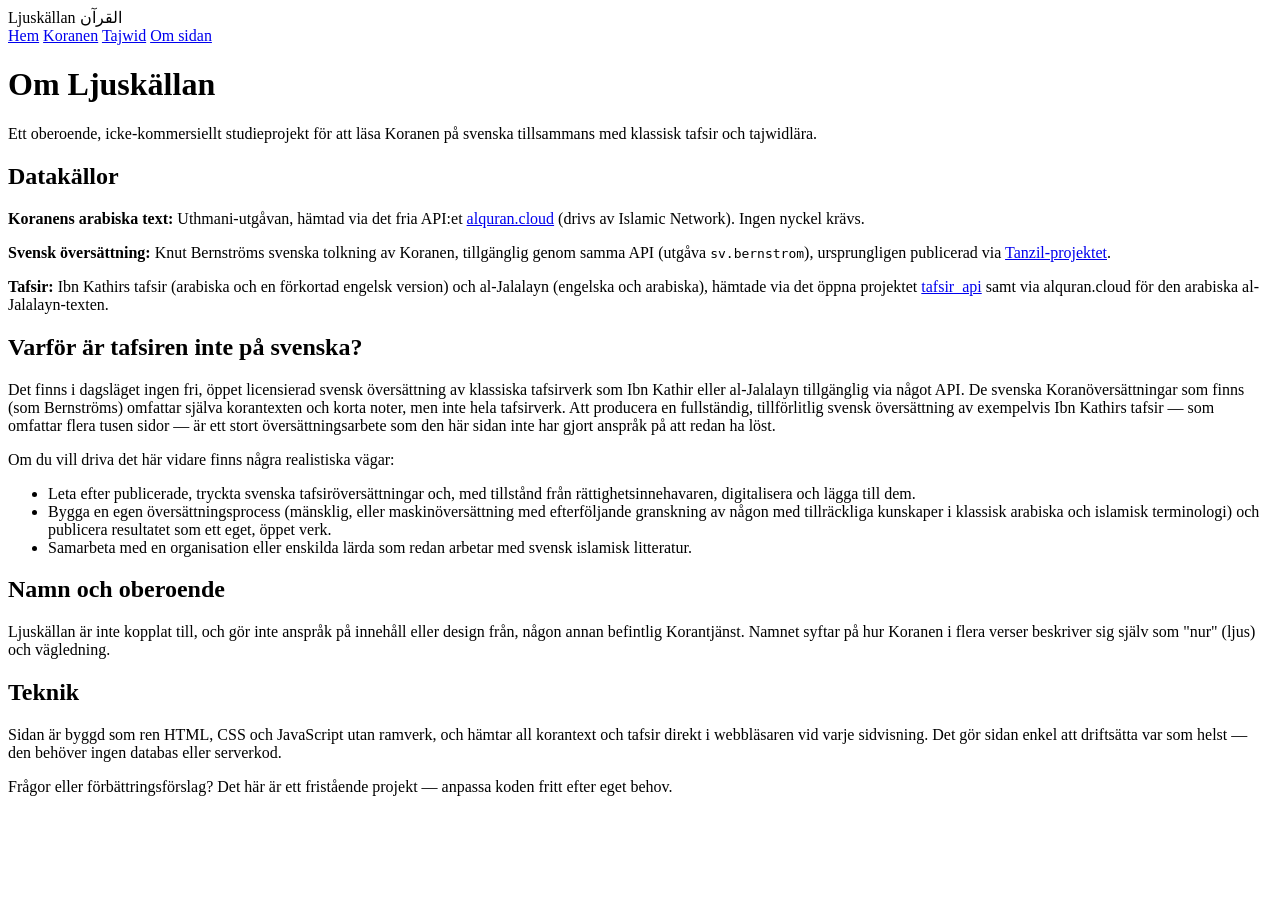
==== om.html @ e898deb9 "Add files via upload" ====
<!DOCTYPE html>
<html lang="sv">
<head>
<meta charset="UTF-8">
<meta name="viewport" content="width=device-width, initial-scale=1">
<title>Om sidan | Ljuskällan</title>
<link rel="icon" href="data:,">
<link rel="stylesheet" href="css/style.css">
</head>
<body>

<header class="site-header">
  <div class="header-inner">
    <div class="site-name">Ljuskällan <span class="arabic">القرآن</span></div>
    <nav class="main-nav">
      <a href="index.html">Hem</a>
      <a href="quran.html">Koranen</a>
      <a href="tajwid.html">Tajwid</a>
      <a href="om.html" class="current">Om sidan</a>
    </nav>
  </div>
</header>

<main>
  <h1>Om Ljuskällan</h1>
  <p class="lede">Ett oberoende, icke-kommersiellt studieprojekt för att läsa Koranen på svenska tillsammans med klassisk tafsir och tajwidlära.</p>

  <h2>Datakällor</h2>
  <p><strong>Koranens arabiska text:</strong> Uthmani-utgåvan, hämtad via det fria API:et <a href="https://alquran.cloud/api" target="_blank" rel="noopener">alquran.cloud</a> (drivs av Islamic Network). Ingen nyckel krävs.</p>
  <p><strong>Svensk översättning:</strong> Knut Bernströms svenska tolkning av Koranen, tillgänglig genom samma API (utgåva <code>sv.bernstrom</code>), ursprungligen publicerad via <a href="https://tanzil.net/trans/sv.bernstrom" target="_blank" rel="noopener">Tanzil-projektet</a>.</p>
  <p><strong>Tafsir:</strong> Ibn Kathirs tafsir (arabiska och en förkortad engelsk version) och al-Jalalayn (engelska och arabiska), hämtade via det öppna projektet <a href="https://github.com/spa5k/tafsir_api" target="_blank" rel="noopener">tafsir_api</a> samt via alquran.cloud för den arabiska al-Jalalayn-texten.</p>

  <h2>Varför är tafsiren inte på svenska?</h2>
  <p>Det finns i dagsläget ingen fri, öppet licensierad svensk översättning av klassiska tafsirverk som Ibn Kathir eller al-Jalalayn tillgänglig via något API. De svenska Koranöversättningar som finns (som Bernströms) omfattar själva korantexten och korta noter, men inte hela tafsirverk. Att producera en fullständig, tillförlitlig svensk översättning av exempelvis Ibn Kathirs tafsir — som omfattar flera tusen sidor — är ett stort översättningsarbete som den här sidan inte har gjort anspråk på att redan ha löst.</p>
  <p>Om du vill driva det här vidare finns några realistiska vägar:</p>
  <ul>
    <li>Leta efter publicerade, tryckta svenska tafsiröversättningar och, med tillstånd från rättighetsinnehavaren, digitalisera och lägga till dem.</li>
    <li>Bygga en egen översättningsprocess (mänsklig, eller maskinöversättning med efterföljande granskning av någon med tillräckliga kunskaper i klassisk arabiska och islamisk terminologi) och publicera resultatet som ett eget, öppet verk.</li>
    <li>Samarbeta med en organisation eller enskilda lärda som redan arbetar med svensk islamisk litteratur.</li>
  </ul>

  <h2>Namn och oberoende</h2>
  <p>Ljuskällan är inte kopplat till, och gör inte anspråk på innehåll eller design från, någon annan befintlig Korantjänst. Namnet syftar på hur Koranen i flera verser beskriver sig själv som "nur" (ljus) och vägledning.</p>

  <h2>Teknik</h2>
  <p>Sidan är byggd som ren HTML, CSS och JavaScript utan ramverk, och hämtar all korantext och tafsir direkt i webbläsaren vid varje sidvisning. Det gör sidan enkel att driftsätta var som helst — den behöver ingen databas eller serverkod.</p>
</main>

<footer>
  <p>Frågor eller förbättringsförslag? Det här är ett fristående projekt — anpassa koden fritt efter eget behov.</p>
</footer>

</body>
</html>
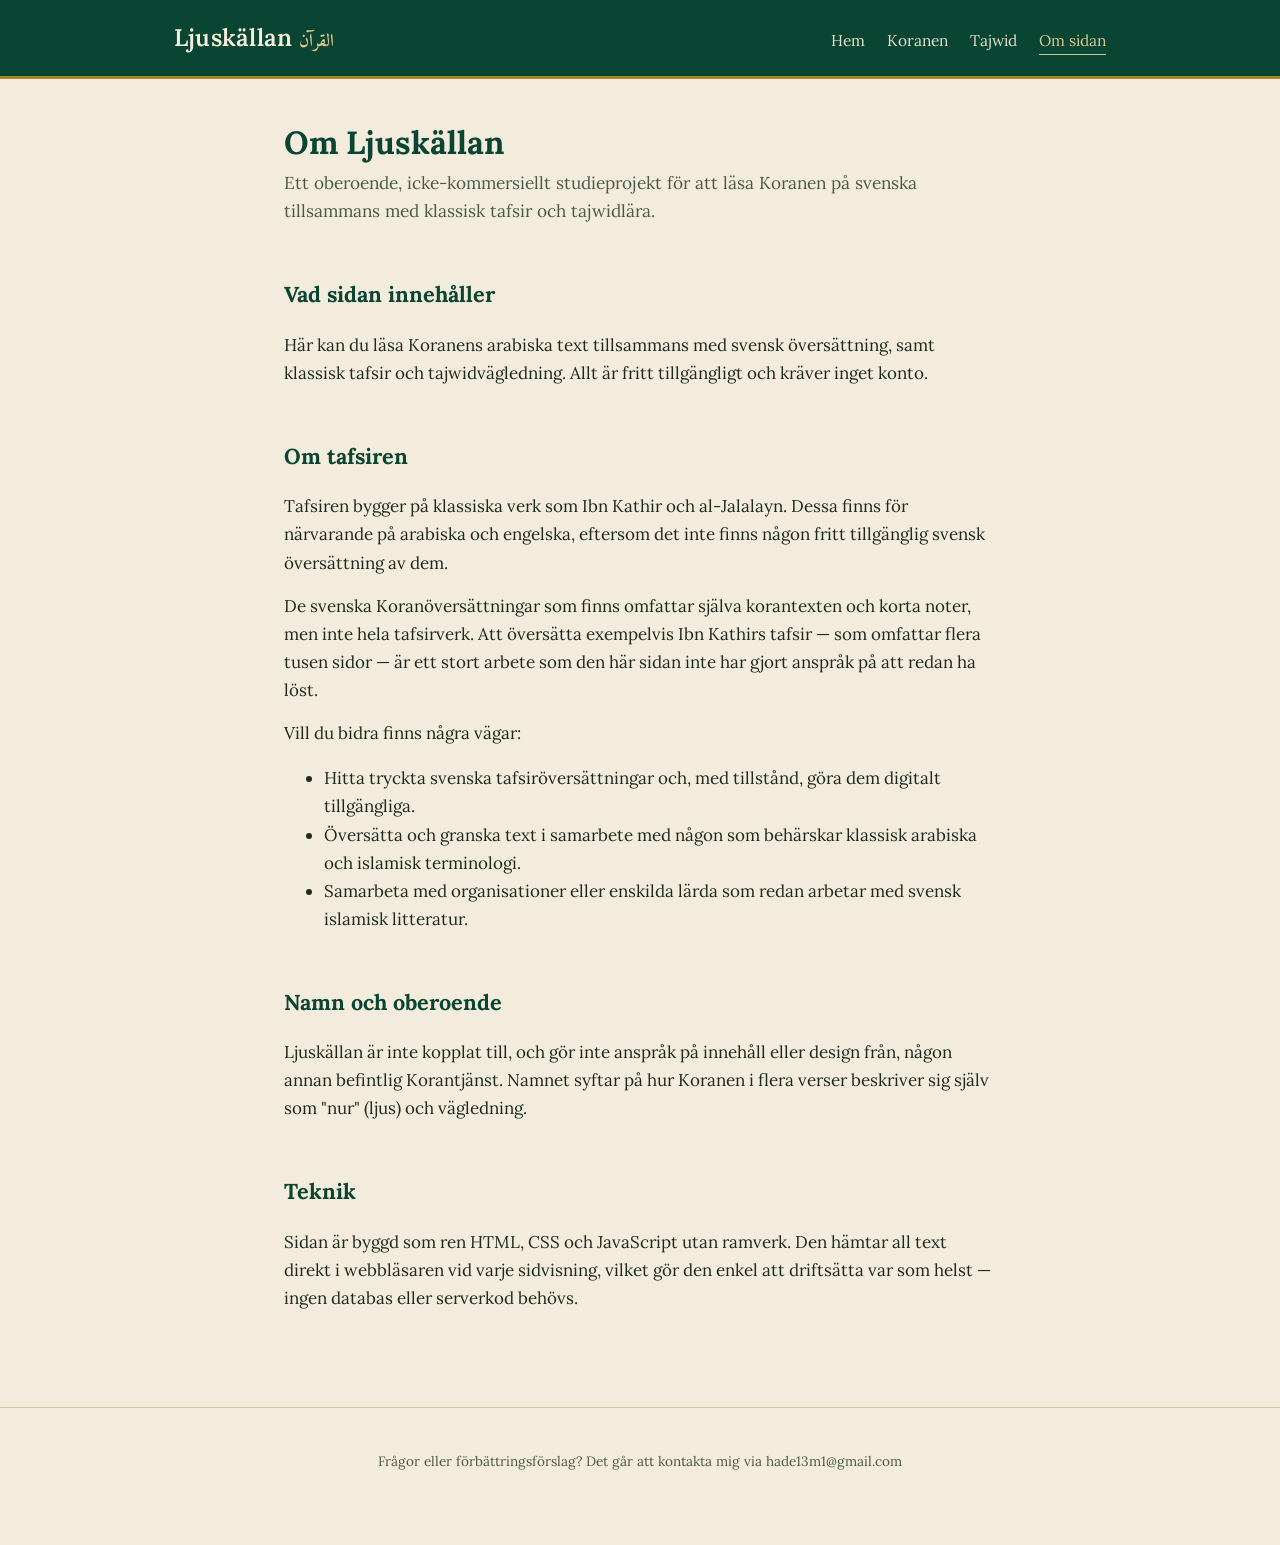
==== commit 0b112abf: "Update om.html" ====
--- a/om.html
+++ b/om.html
@@ -25,29 +25,28 @@
   <h1>Om Ljuskällan</h1>
   <p class="lede">Ett oberoende, icke-kommersiellt studieprojekt för att läsa Koranen på svenska tillsammans med klassisk tafsir och tajwidlära.</p>
 
-  <h2>Datakällor</h2>
-  <p><strong>Koranens arabiska text:</strong> Uthmani-utgåvan, hämtad via det fria API:et <a href="https://alquran.cloud/api" target="_blank" rel="noopener">alquran.cloud</a> (drivs av Islamic Network). Ingen nyckel krävs.</p>
-  <p><strong>Svensk översättning:</strong> Knut Bernströms svenska tolkning av Koranen, tillgänglig genom samma API (utgåva <code>sv.bernstrom</code>), ursprungligen publicerad via <a href="https://tanzil.net/trans/sv.bernstrom" target="_blank" rel="noopener">Tanzil-projektet</a>.</p>
-  <p><strong>Tafsir:</strong> Ibn Kathirs tafsir (arabiska och en förkortad engelsk version) och al-Jalalayn (engelska och arabiska), hämtade via det öppna projektet <a href="https://github.com/spa5k/tafsir_api" target="_blank" rel="noopener">tafsir_api</a> samt via alquran.cloud för den arabiska al-Jalalayn-texten.</p>
+  <h2>Vad sidan innehåller</h2>
+  <p>Här kan du läsa Koranens arabiska text tillsammans med svensk översättning, samt klassisk tafsir och tajwidvägledning. Allt är fritt tillgängligt och kräver inget konto.</p>
 
-  <h2>Varför är tafsiren inte på svenska?</h2>
-  <p>Det finns i dagsläget ingen fri, öppet licensierad svensk översättning av klassiska tafsirverk som Ibn Kathir eller al-Jalalayn tillgänglig via något API. De svenska Koranöversättningar som finns (som Bernströms) omfattar själva korantexten och korta noter, men inte hela tafsirverk. Att producera en fullständig, tillförlitlig svensk översättning av exempelvis Ibn Kathirs tafsir — som omfattar flera tusen sidor — är ett stort översättningsarbete som den här sidan inte har gjort anspråk på att redan ha löst.</p>
-  <p>Om du vill driva det här vidare finns några realistiska vägar:</p>
+  <h2>Om tafsiren</h2>
+  <p>Tafsiren bygger på klassiska verk som Ibn Kathir och al-Jalalayn. Dessa finns för närvarande på arabiska och engelska, eftersom det inte finns någon fritt tillgänglig svensk översättning av dem.</p>
+  <p>De svenska Koranöversättningar som finns omfattar själva korantexten och korta noter, men inte hela tafsirverk. Att översätta exempelvis Ibn Kathirs tafsir — som omfattar flera tusen sidor — är ett stort arbete som den här sidan inte har gjort anspråk på att redan ha löst.</p>
+  <p>Vill du bidra finns några vägar:</p>
   <ul>
-    <li>Leta efter publicerade, tryckta svenska tafsiröversättningar och, med tillstånd från rättighetsinnehavaren, digitalisera och lägga till dem.</li>
-    <li>Bygga en egen översättningsprocess (mänsklig, eller maskinöversättning med efterföljande granskning av någon med tillräckliga kunskaper i klassisk arabiska och islamisk terminologi) och publicera resultatet som ett eget, öppet verk.</li>
-    <li>Samarbeta med en organisation eller enskilda lärda som redan arbetar med svensk islamisk litteratur.</li>
+    <li>Hitta tryckta svenska tafsiröversättningar och, med tillstånd, göra dem digitalt tillgängliga.</li>
+    <li>Översätta och granska text i samarbete med någon som behärskar klassisk arabiska och islamisk terminologi.</li>
+    <li>Samarbeta med organisationer eller enskilda lärda som redan arbetar med svensk islamisk litteratur.</li>
   </ul>
 
   <h2>Namn och oberoende</h2>
   <p>Ljuskällan är inte kopplat till, och gör inte anspråk på innehåll eller design från, någon annan befintlig Korantjänst. Namnet syftar på hur Koranen i flera verser beskriver sig själv som "nur" (ljus) och vägledning.</p>
 
   <h2>Teknik</h2>
-  <p>Sidan är byggd som ren HTML, CSS och JavaScript utan ramverk, och hämtar all korantext och tafsir direkt i webbläsaren vid varje sidvisning. Det gör sidan enkel att driftsätta var som helst — den behöver ingen databas eller serverkod.</p>
+  <p>Sidan är byggd som ren HTML, CSS och JavaScript utan ramverk. Den hämtar all text direkt i webbläsaren vid varje sidvisning, vilket gör den enkel att driftsätta var som helst — ingen databas eller serverkod behövs.</p>
 </main>
 
 <footer>
-  <p>Frågor eller förbättringsförslag? Det här är ett fristående projekt — anpassa koden fritt efter eget behov.</p>
+  <p>Frågor eller förbättringsförslag? Det går att kontakta mig via hade13m1@gmail.com </p>
 </footer>
 
 </body>
--- a/css/style.css
+++ b/css/style.css
@@ -0,0 +1,1976 @@
+@import url('https://fonts.googleapis.com/css2?family=Amiri:ital,wght@0,400;0,700;1,400&family=Lora:ital,wght@0,400;0,500;0,600;1,400&display=swap');
+
+:root{
+  --paper: #F3ECDC;
+  --paper-card: #FBF7EC;
+  --ink: #1E2A1F;
+  --ink-soft: #4B5A48;
+  --emerald: #0E5C45;
+  --emerald-dark: #0A4433;
+  --gold: #A9822E;
+  --gold-soft: #D9C78E;
+  --rule: #D8C9A0;
+  --max-w: 760px;
+  --arabic-scale: 1;
+}
+
+*{ box-sizing: border-box; }
+
+html{ scroll-behavior: smooth; }
+
+body{
+  margin: 0;
+  background: var(--paper);
+  color: var(--ink);
+  font-family: 'Lora', serif;
+  font-size: 17px;
+  line-height: 1.65;
+  transition: background 0.2s ease, color 0.2s ease;
+}
+
+.arabic{
+  font-family: 'Amiri', serif;
+  direction: rtl;
+  unicode-bidi: isolate;
+}
+
+a{ color: var(--emerald-dark); text-decoration: none; }
+a:hover{ text-decoration: underline; }
+a:focus-visible, button:focus-visible, input:focus-visible{
+  outline: 2px solid var(--emerald);
+  outline-offset: 2px;
+}
+
+/* Header */
+.site-header{
+  background: var(--emerald-dark);
+  border-bottom: 3px solid var(--gold);
+  color: var(--paper-card);
+}
+.header-inner{
+  max-width: 980px;
+  margin: 0 auto;
+  padding: 18px 24px;
+  display: flex;
+  align-items: baseline;
+  justify-content: space-between;
+  flex-wrap: wrap;
+  gap: 10px 24px;
+}
+.site-name{
+  font-size: 1.5rem;
+  font-weight: 600;
+  color: #F6EFDC;
+  letter-spacing: 0.01em;
+}
+.site-name .arabic{ font-size: 1.1rem; color: var(--gold-soft); margin-inline-start: 10px; }
+.main-nav{ display: flex; gap: 22px; flex-wrap: wrap; }
+.main-nav a{ color: #E7E0CC; font-size: 0.97rem; }
+.main-nav a:hover{ color: #fff; }
+.main-nav a.current{ color: var(--gold-soft); border-bottom: 1px solid var(--gold-soft); }
+
+/* Layout */
+main{
+  max-width: var(--max-w);
+  margin: 0 auto;
+  padding: 44px 24px 80px;
+}
+.wide main{ max-width: 980px; }
+
+h1{
+  font-size: 2rem;
+  line-height: 1.25;
+  margin: 0 0 6px;
+  color: var(--emerald-dark);
+}
+h2{ font-size: 1.35rem; color: var(--emerald-dark); margin-top: 2.4em; }
+h3{ font-size: 1.1rem; color: var(--ink); }
+p{ margin: 0.9em 0; }
+.lede{ color: var(--ink-soft); font-size: 1.08rem; margin-top: 0; }
+
+.framed{
+  border-top: 1px solid var(--rule);
+  border-bottom: 1px solid var(--rule);
+  padding: 28px 0;
+}
+
+/* Hero (generic) */
+.hero{
+  background: linear-gradient(180deg, var(--emerald-dark), var(--emerald));
+  color: #F6EFDC;
+  padding: 64px 24px 56px;
+  text-align: center;
+}
+.hero .bismillah{
+  font-family: 'Amiri', serif;
+  font-size: 2.3rem;
+  color: var(--gold-soft);
+  margin: 0 0 18px;
+  direction: rtl;
+}
+.hero h1{ color: #fff; font-size: 2.3rem; }
+.hero p{ color: #D9E4DC; max-width: 560px; margin: 14px auto 0; }
+
+.card-grid{
+  display: grid;
+  grid-template-columns: repeat(auto-fit, minmax(220px, 1fr));
+  gap: 18px;
+  margin: 34px 0;
+}
+.card{
+  background: var(--paper-card);
+  border: 1px solid var(--rule);
+  padding: 22px;
+}
+.card h3{ margin-top: 0; }
+.card p{ color: var(--ink-soft); font-size: 0.97rem; }
+
+/* ---------- Surah index ---------- */
+.surah-list{ list-style: none; margin: 0; padding: 0; }
+
+.surah-row{
+  display: block;
+  padding: 0;
+  margin-bottom: 18px;
+  border: 1px solid var(--rule);
+  background: var(--paper-card);
+  overflow: hidden;
+}
+.surah-row:hover{ border-color: var(--gold); }
+
+.sura-h{
+  display: flex;
+  align-items: center;
+  justify-content: space-between;
+  gap: 12px;
+  padding: 10px 16px;
+  background: var(--paper-card);
+  border-bottom: 1px solid var(--rule);
+  color: var(--emerald-dark);
+  font-family: 'Amiri', serif;
+  font-size: 1.25rem;
+  direction: rtl;
+  text-decoration: none;
+}
+.sura-h:hover{
+  background: rgba(14,92,69,0.05);
+  text-decoration: none;
+}
+.sura-h .orn{
+  width: 26px;
+  height: 26px;
+  flex: none;
+}
+.sura-h span{
+  flex: 1;
+  text-align: center;
+  line-height: 1.5;
+}
+
+.surah-row{
+  display: grid;
+  grid-template-columns: 2.4em 1fr auto;
+  grid-template-areas:
+    "head head head"
+    "num  name meta";
+  align-items: center;
+  gap: 0 14px;
+  padding: 0;
+}
+.surah-row > .sura-h{ grid-area: head; }
+.surah-row > .surah-num{ grid-area: num; margin: 14px 0 14px 14px; }
+.surah-row > .surah-names{ grid-area: name; padding: 14px 0; }
+.surah-row > .surah-meta{ grid-area: meta; padding-right: 16px; }
+.surah-row > .surah-ar{ display: none; }
+
+.surah-num{
+  width: 2em; height: 2em;
+  border: 1px solid var(--gold);
+  border-radius: 50%;
+  display: flex; align-items: center; justify-content: center;
+  font-size: 0.85rem; color: var(--emerald-dark);
+}
+.surah-names{ display: flex; flex-direction: column; }
+.surah-names .translit{ font-weight: 500; }
+.surah-names .swedish{ color: var(--ink-soft); font-size: 0.92rem; }
+.surah-meta{ font-size: 0.85rem; color: var(--ink-soft); white-space: nowrap; }
+
+/* Ayah block */
+.ayah{
+  display: grid;
+  grid-template-columns: 2.6em 1fr;
+  gap: 16px;
+  padding: 24px 0;
+  border-bottom: 1px solid var(--rule);
+  align-items: start;
+}
+.ayah-badge{
+  width: 2.2em; height: 2.2em;
+  border: 1px solid var(--gold);
+  border-radius: 50%;
+  display: flex; align-items: center; justify-content: center;
+  font-size: 0.85rem; color: var(--emerald-dark);
+  align-self: start;
+}
+.ayah-body{ min-width: 0; }
+.ayah-ar{
+  font-family: 'Amiri', serif;
+  font-size: calc(1.55rem * var(--arabic-scale));
+  direction: rtl;
+  unicode-bidi: isolate;
+  line-height: 2.1;
+  margin-bottom: 8px;
+  word-spacing: 0.08em;
+  text-align: right;
+}
+.ayah-sv{ color: var(--ink); }
+.ayah-link{
+  font-size: 0.85rem;
+  color: var(--ink-soft);
+  border-bottom: 1px dashed var(--rule);
+  padding-bottom: 1px;
+  transition: color 0.12s, border-color 0.12s;
+}
+.ayah-link:hover{
+  color: var(--emerald-dark);
+  border-bottom-color: var(--emerald-dark);
+  text-decoration: none;
+}
+
+.basmala{
+  font-family: 'Amiri', serif;
+  font-size: calc(1.7rem * var(--arabic-scale));
+  text-align: center;
+  color: var(--emerald-dark);
+  padding: 18px 0 26px;
+  margin-bottom: 10px;
+  border-bottom: 1px solid var(--rule);
+}
+
+/* ---------- Verse header (tafsir page) ---------- */
+#verse{
+  background: var(--paper-card);
+  border: 1px solid var(--rule);
+  border-top: 3px solid var(--gold);
+  padding: 26px 26px 22px;
+  margin-bottom: 28px;
+}
+#verse h1{
+  font-size: 1.55rem;
+  margin: 0 0 12px;
+  color: var(--emerald-dark);
+}
+#verse .ayah-ar{
+  font-family: 'Amiri', serif;
+  font-size: calc(2rem * var(--arabic-scale));
+  line-height: 2.4;
+  direction: rtl;
+  unicode-bidi: isolate;
+  text-align: right;
+  color: var(--ink);
+  margin: 14px 0 12px;
+  padding: 14px 0;
+  border-top: 1px solid var(--rule);
+  border-bottom: 1px solid var(--rule);
+  word-spacing: 0.08em;
+}
+#verse .ayah-sv{
+  font-size: 1.02rem;
+  color: var(--ink-soft);
+  font-style: italic;
+  padding-inline-start: 12px;
+  border-inline-start: 3px solid var(--gold-soft);
+  margin: 0 0 14px;
+}
+#verse a{
+  display: inline-block;
+  font-size: 0.88rem;
+  color: var(--emerald-dark);
+  border-bottom: 1px dashed var(--rule);
+}
+#verse a:hover{ border-bottom-color: var(--emerald-dark); text-decoration: none; }
+
+/* ---------- Tafsir edition picker ---------- */
+.tafsir-picker{
+  background: var(--paper-card);
+  border: 1px solid var(--rule);
+  border-top: 3px solid var(--gold);
+  padding: 20px 22px 18px;
+  margin: 0 0 26px;
+}
+.picker-head h2{
+  margin: 0 0 6px;
+  font-size: 1.15rem;
+  color: var(--emerald-dark);
+}
+.picker-hint{
+  margin: 0 0 16px;
+  color: var(--ink-soft);
+  font-size: 0.93rem;
+}
+
+.edition-list{
+  list-style: none;
+  margin: 0;
+  padding: 0;
+  display: grid;
+  grid-template-columns: repeat(auto-fill, minmax(220px, 1fr));
+  gap: 8px;
+}
+.edition-list.featured{ margin-bottom: 4px; }
+.edition-item{ margin: 0; }
+
+.edition-btn{
+  display: flex;
+  flex-direction: column;
+  align-items: stretch;
+  gap: 2px;
+  width: 100%;
+  text-align: start;
+  background: var(--paper);
+  border: 1px solid var(--rule);
+  padding: 10px 14px;
+  font-family: 'Lora', serif;
+  font-size: 0.95rem;
+  color: var(--ink);
+  cursor: pointer;
+  transition: border-color 0.15s, background 0.15s;
+}
+.edition-btn:hover{ border-color: var(--gold); background: var(--paper-card); }
+.edition-btn.active{
+  border-color: var(--emerald);
+  background: var(--paper-card);
+  box-shadow: inset 3px 0 0 var(--emerald);
+}
+.edition-name{
+  font-size: 1.05rem;
+  color: var(--emerald-dark);
+  line-height: 1.4;
+}
+.edition-name.arabic{ font-family: 'Amiri', serif; font-size: 1.2rem; }
+.edition-sub{ font-size: 0.82rem; color: var(--ink-soft); }
+
+.picker-more{
+  margin-top: 14px;
+  border-top: 1px solid var(--rule);
+  padding-top: 12px;
+}
+.picker-more > summary{
+  cursor: pointer;
+  font-weight: 600;
+  color: var(--emerald-dark);
+  font-size: 0.95rem;
+  padding: 6px 0;
+  list-style: none;
+}
+.picker-more > summary::-webkit-details-marker{ display: none; }
+.picker-more > summary::before{
+  content: "▸";
+  display: inline-block;
+  margin-inline-end: 8px;
+  color: var(--gold);
+  transition: transform 0.15s;
+}
+.picker-more[open] > summary::before{ transform: rotate(90deg); }
+.picker-all{ margin-top: 14px; }
+
+.tafsir-panel{ display: none; padding: 20px 0 4px; }
+.tafsir-panel.active{ display: block; }
+
+.tafsir-body{
+  font-size: 1.02rem;
+  line-height: 1.8;
+  color: var(--ink);
+}
+.tafsir-body.arabic{
+  font-family: 'Amiri', serif;
+  font-size: 1.35rem;
+  line-height: 2.2;
+  direction: rtl;
+  unicode-bidi: isolate;
+  text-align: right;
+  word-spacing: 0.08em;
+}
+
+.tafsir-heading{
+  font-family: 'Lora', serif;
+  font-size: 1.12rem;
+  font-weight: 700;
+  color: var(--emerald-dark);
+  margin: 1.8rem 0 0.7rem;
+  padding-bottom: 4px;
+  border-bottom: 1px solid var(--rule);
+}
+.tafsir-body.arabic .tafsir-heading{
+  font-family: 'Amiri', serif;
+  font-size: 1.4rem;
+  text-align: right;
+}
+.tafsir-paragraph{ margin: 0 0 1.1rem; }
+.tafsir-hadith{
+  margin: 0 0 1.1rem;
+  padding: 4px 0 4px 16px;
+  border-inline-start: 3px solid var(--gold-soft);
+  color: var(--ink);
+  font-style: italic;
+}
+.tafsir-body.arabic .tafsir-hadith{
+  padding: 6px 16px 6px 0;
+  border-inline-start: none;
+  border-inline-end: 3px solid var(--gold-soft);
+  font-style: normal;
+}
+.tafsir-poetry{
+  margin: 1.4rem 0;
+  padding: 16px 22px;
+  background: var(--paper);
+  border: 1px solid var(--rule);
+  border-inline-start: 4px solid var(--gold);
+  font-style: italic;
+  text-align: center;
+  color: var(--ink);
+  line-height: 2;
+}
+.tafsir-body.arabic .tafsir-poetry{
+  font-family: 'Amiri', serif;
+  font-size: 1.3rem;
+  text-align: center;
+}
+.quran-verse{
+  font-family: 'Amiri', serif;
+  color: var(--emerald-dark);
+  font-weight: 600;
+  padding: 0 2px;
+}
+.tafsir-body.arabic .quran-verse{ font-size: 1.15em; }
+.footnote{
+  font-size: 0.78em;
+  color: var(--gold);
+  vertical-align: super;
+  line-height: 0;
+  padding-inline-start: 2px;
+  cursor: help;
+  font-style: normal;
+}
+.source-note{
+  background: var(--paper-card);
+  border-inline-start: 3px solid var(--gold);
+  padding: 10px 16px;
+  font-size: 0.88rem;
+  color: var(--ink-soft);
+  margin-top: 14px;
+}
+.notice{
+  background: var(--paper-card);
+  border: 1px dashed var(--rule);
+  padding: 16px 18px;
+  font-size: 0.93rem;
+  color: var(--ink-soft);
+  margin: 24px 0;
+}
+.loading{ color: var(--ink-soft); font-style: italic; }
+
+.btn{
+  display: inline-block;
+  background: var(--emerald);
+  color: #fff !important;
+  padding: 10px 18px;
+  border: none;
+  font-family: 'Lora', serif;
+  font-size: 0.95rem;
+  cursor: pointer;
+  text-decoration: none !important;
+}
+.btn:hover{ background: var(--emerald-dark); }
+.btn-ghost{
+  background: none; color: var(--emerald-dark) !important;
+  border: 1px solid var(--emerald);
+}
+.btn-ghost:hover{ background: rgba(14,92,69,0.06); }
+.btn-ghost.disabled{
+  color: var(--ink-soft) !important;
+  border-color: var(--rule);
+  opacity: 0.55;
+  cursor: default;
+  pointer-events: none;
+}
+
+.pager{ display: flex; justify-content: space-between; gap: 12px; margin-top: 30px; }
+
+footer{
+  border-top: 1px solid var(--rule);
+  padding: 30px 24px 60px;
+  text-align: center;
+  color: var(--ink-soft);
+  font-size: 0.85rem;
+}
+footer a{ color: var(--ink-soft); text-decoration: underline; }
+
+.poem-section{
+  background: var(--paper-card);
+  border: 1px solid var(--rule);
+  padding: 20px 22px;
+  margin: 18px 0;
+}
+.poem-section h3{ margin-top: 0; color: var(--emerald-dark); }
+
+/* ---------- Tajwid page ---------- */
+.page-head{ margin-bottom: 26px; }
+.page-head h1{ margin-bottom: 10px; }
+
+.toc{
+  background: var(--paper-card);
+  border: 1px solid var(--rule);
+  border-inline-start: 3px solid var(--gold);
+  padding: 14px 22px 16px;
+  margin: 26px 0 22px;
+}
+.toc h2{
+  font-size: 1rem;
+  margin: 0 0 10px;
+  color: var(--emerald-dark);
+  letter-spacing: 0.01em;
+}
+.toc ul{
+  list-style: none;
+  margin: 0;
+  padding: 0;
+  display: flex;
+  flex-wrap: wrap;
+  gap: 6px 22px;
+}
+.toc a{ font-size: 0.95rem; color: var(--emerald-dark); }
+.toc a:hover{ text-decoration: underline; }
+
+.reader-section{ padding: 22px 22px 20px; }
+.reader-head{ margin-bottom: 14px; }
+.reader-head h2{ margin-top: 0; margin-bottom: 8px; }
+
+.section-intro,
+.section-outro{
+  color: var(--ink-soft);
+  font-size: 1rem;
+  margin: 0 0 14px;
+}
+.section-outro{ margin-top: 16px; margin-bottom: 0; }
+
+.pdf-reader{
+  border: 1px solid var(--rule);
+  background: var(--paper-card);
+  margin: 0 0 22px;
+  overflow: hidden;
+}
+.pdf-reader-bar{
+  display: flex;
+  align-items: center;
+  justify-content: space-between;
+  gap: 12px;
+  padding: 10px 16px;
+  background: var(--emerald-dark);
+  color: var(--gold-soft);
+  font-size: 0.88rem;
+  letter-spacing: 0.02em;
+}
+.pdf-reader-title{ font-weight: 600; }
+.pdf-reader-fullscreen{
+  color: var(--gold-soft);
+  font-size: 1.1rem;
+  line-height: 1;
+  padding: 4px 9px;
+  border: 1px solid var(--gold-soft);
+  text-decoration: none;
+  font-family: 'Lora', serif;
+}
+.pdf-reader-fullscreen:hover{
+  background: var(--gold-soft);
+  color: var(--emerald-dark);
+  text-decoration: none;
+}
+.pdf-reader-frame{
+  position: relative;
+  width: 100%;
+  height: 900px;
+  min-height: 900px;
+  background: #fff;
+  overflow: hidden;
+}
+.pdf-reader-frame iframe{
+  display: block;
+  width: 100%;
+  height: 100%;
+  border: 0;
+  background: #fff;
+}
+.pdf-reader:fullscreen{ background: #000; }
+.pdf-reader:fullscreen .pdf-reader-frame{
+  height: 100vh;
+  min-height: 100vh;
+}
+.pdf-reader:fullscreen .pdf-reader-bar{ display: none; }
+
+@media (max-width: 900px){
+  .pdf-reader-frame,
+  .pdf-reader-frame[style]{
+    height: 700px !important;
+    min-height: 700px !important;
+  }
+}
+@media (max-width: 640px){
+  .pdf-reader-frame,
+  .pdf-reader-frame[style]{
+    height: 520px !important;
+    min-height: 520px !important;
+  }
+}
+
+.summary-fold{
+  margin-top: 6px;
+  border-top: 1px solid var(--rule);
+  padding-top: 14px;
+}
+.summary-fold > summary{
+  cursor: pointer;
+  font-weight: 600;
+  color: var(--emerald-dark);
+  font-size: 1rem;
+  padding: 8px 0;
+  list-style: none;
+}
+.summary-fold > summary::-webkit-details-marker{ display: none; }
+.summary-fold > summary::before{
+  content: "▸";
+  display: inline-block;
+  margin-inline-end: 8px;
+  transition: transform 0.15s;
+  color: var(--gold);
+}
+.summary-fold[open] > summary::before{ transform: rotate(90deg); }
+.summary-fold .rule-list{ margin-top: 16px; }
+
+.rule-list{
+  margin: 0;
+  padding-inline-start: 20px;
+}
+.rule-list li{
+  margin-bottom: 18px;
+  padding-inline-start: 4px;
+}
+.rule-list li:last-child{ margin-bottom: 0; }
+.rule-list li > strong{
+  display: block;
+  color: var(--emerald-dark);
+  font-size: 1.02rem;
+  margin-bottom: 4px;
+  font-weight: 600;
+}
+.rule-list li > p{
+  margin: 0;
+  color: var(--ink);
+  line-height: 1.7;
+}
+
+@media (max-width: 640px){
+  .pdf-reader-frame{ height: 70vh; min-height: 420px; }
+  .reader-section{ padding: 16px 14px 14px; }
+}
+
+@media (max-width: 560px){
+  .surah-row{
+    grid-template-columns: 2em 1fr;
+    grid-template-areas:
+      "head head"
+      "num  name";
+  }
+  .surah-meta{ display: none; }
+  .sura-h{ font-size: 1.05rem; padding: 8px 12px; }
+  .sura-h .orn{ width: 22px; height: 22px; }
+  .hero h1{ font-size: 1.7rem; }
+  .hero .bismillah{ font-size: 1.7rem; }
+  #verse{ padding: 18px 16px; }
+  #verse h1{ font-size: 1.25rem; }
+  #verse .ayah-ar{ font-size: calc(1.55rem * var(--arabic-scale)); line-height: 2; }
+  .tafsir-body{ font-size: 0.98rem; }
+  .tafsir-body.arabic{ font-size: 1.15rem; line-height: 2; }
+  .tafsir-poetry{ padding: 12px 14px; }
+  .toc ul{ gap: 4px 14px; }
+  .toc a{ font-size: 0.9rem; }
+  .tafsir-picker{ padding: 16px 14px; }
+  .edition-list{ grid-template-columns: 1fr; }
+}
+
+/* ============================================================
+   Homepage
+   ============================================================ */
+body.home main{ padding-top: 48px; }
+
+.home-hero{
+  position: relative;
+  background:
+    radial-gradient(ellipse at 50% 30%, #135239 0%, #0b4a31 45%, #082e1f 100%);
+  color: #f6efdc;
+  padding: 72px 24px 64px;
+  overflow: hidden;
+  isolation: isolate;
+}
+.home-hero::after{
+  content: "";
+  position: absolute;
+  inset: 0;
+  background:
+    radial-gradient(circle at 12% 78%, rgba(217,199,142,0.08), transparent 40%),
+    radial-gradient(circle at 88% 22%, rgba(217,199,142,0.06), transparent 45%);
+  pointer-events: none;
+  z-index: 1;
+}
+.home-hero-inner{
+  position: relative;
+  max-width: 780px;
+  margin: 0 auto;
+  text-align: center;
+  z-index: 2;
+}
+
+.hero-stars{
+  position: absolute;
+  inset: 0;
+  pointer-events: none;
+  z-index: 0;
+}
+.hero-stars i{
+  position: absolute;
+  width: 3px;
+  height: 3px;
+  background: rgba(217,199,142,0.7);
+  border-radius: 50%;
+  animation: hero-float 6s ease-in-out infinite;
+  box-shadow: 0 0 8px rgba(217,199,142,0.5);
+}
+@keyframes hero-float{
+  0%   { transform: translateY(0)     scale(1);   opacity: 0.35; }
+  40%  { transform: translateY(-28px) scale(1.5); opacity: 1;    }
+  100% { transform: translateY(0)     scale(1);   opacity: 0.35; }
+}
+
+.hero-logo{
+  position: relative;
+  width: 300px;
+  height: 300px;
+  margin: 0 auto 28px;
+}
+.hero-ring{
+  position: absolute;
+  inset: 0;
+  border-radius: 50%;
+  border: 1px solid rgba(217,199,142,0.28);
+  pointer-events: none;
+}
+.hero-ring-1{ inset: 0; }
+.hero-ring-2{
+  inset: 22px;
+  border-color: rgba(217,199,142,0.22);
+  border-style: dashed;
+  animation: hero-spin 40s linear infinite;
+}
+@keyframes hero-spin{ to { transform: rotate(360deg); } }
+
+.hero-medal{
+  position: absolute;
+  top: 50%;
+  left: 50%;
+  transform: translate(-50%, -50%);
+  width: 168px;
+  height: 168px;
+  border-radius: 50%;
+  background:
+    radial-gradient(circle at 35% 30%, #1a6a4a 0%, #0b4a31 55%, #08301f 100%);
+  border: 3px solid #d8a455;
+  display: flex;
+  align-items: center;
+  justify-content: center;
+  box-shadow:
+    0 0 0 8px rgba(216,164,85,0.08),
+    0 0 40px rgba(216,164,85,0.22),
+    inset 0 0 26px rgba(216,164,85,0.15);
+}
+.hero-medal-inner{
+  position: relative;
+  width: 100%;
+  height: 100%;
+  display: flex;
+  align-items: center;
+  justify-content: center;
+}
+.hero-medal-orn{
+  position: absolute;
+  inset: 14px;
+  width: auto;
+  height: auto;
+  opacity: 0.28;
+}
+.hero-medal-text{
+  position: relative;
+  display: flex;
+  flex-direction: column;
+  align-items: center;
+  gap: 4px;
+}
+.hero-medal-ar{
+  font-family: 'Amiri', serif;
+  font-size: 1.9rem;
+  line-height: 1;
+  color: #f0d99a;
+  text-shadow: 0 1px 0 rgba(0,0,0,0.25), 0 0 12px rgba(216,164,85,0.35);
+}
+.hero-medal-sub{
+  font-family: 'Lora', serif;
+  font-size: 0.78rem;
+  letter-spacing: 0.24em;
+  text-transform: uppercase;
+  color: #d9c78e;
+}
+
+.hero-orb{
+  position: absolute;
+  width: 40px;
+  height: 40px;
+  border-radius: 50%;
+  background: rgba(11,74,49,0.9);
+  border: 1px solid rgba(216,164,85,0.55);
+  display: flex;
+  align-items: center;
+  justify-content: center;
+  color: #e5cf8f;
+  box-shadow: 0 2px 10px rgba(0,0,0,0.25), 0 0 18px rgba(216,164,85,0.15);
+  animation: hero-orb-bob 3.6s ease-in-out infinite;
+}
+.hero-orb svg{ width: 20px; height: 20px; }
+@keyframes hero-orb-bob{
+  0%, 100% { transform: translateY(0)     scale(1);    }
+  50%      { transform: translateY(-7px)  scale(1.06); }
+}
+.orb-book   { top: 4%;  left: 50%; transform: translateX(-50%); animation-delay: -0.4s; }
+.orb-tafsir { top: 42%; left: 0%;  animation-delay: -1.2s; }
+.orb-audio  { top: 42%; right: 0%; animation-delay: -2.0s; }
+.orb-cards  { bottom: 4%; left: 50%; transform: translateX(-50%); animation-delay: -2.8s; }
+.orb-star   { top: 12%; left: 16%; animation-delay: -3.6s; width: 32px; height: 32px; }
+.orb-leaf   { top: 12%; right: 16%; animation-delay: -4.4s; width: 32px; height: 32px; }
+.orb-star svg,
+.orb-leaf svg{ width: 16px; height: 16px; }
+
+.home-hero-title{
+  font-family: 'Lora', serif;
+  font-size: 2.1rem;
+  line-height: 1.25;
+  font-weight: 600;
+  color: #ffffff;
+  margin: 0 0 24px;
+  letter-spacing: -0.01em;
+  text-shadow: 0 1px 2px rgba(0,0,0,0.15);
+}
+.home-hero-tag{
+  font-size: 1rem;
+  color: #c8d6cb;
+  max-width: 620px;
+  margin: 20px auto 0;
+  line-height: 1.65;
+}
+
+.home-search{
+  position: relative;
+  display: flex;
+  align-items: stretch;
+  gap: 0;
+  max-width: 620px;
+  margin: 0 auto;
+  background: #fbf7ec;
+  border: 1px solid #d8a455;
+  border-radius: 4px;
+  overflow: hidden;
+  box-shadow: 0 6px 24px rgba(0,0,0,0.18);
+}
+.home-search-icon{
+  width: 22px;
+  height: 22px;
+  flex: none;
+  margin: 14px 4px 14px 18px;
+  color: #7a6a4a;
+  fill: currentColor;
+}
+.home-search input{
+  flex: 1;
+  border: 0;
+  outline: 0;
+  background: transparent;
+  font-family: 'Lora', serif;
+  font-size: 1rem;
+  color: #1e2a1f;
+  padding: 14px 12px;
+  min-width: 0;
+}
+.home-search input::placeholder{ color: #8a8375; }
+.home-search-btn{
+  border: 0;
+  cursor: pointer;
+  background: #d8a455;
+  color: #0b4a31;
+  font-family: 'Lora', serif;
+  font-size: 0.95rem;
+  font-weight: 600;
+  padding: 0 22px;
+  letter-spacing: 0.02em;
+  transition: background 0.15s;
+}
+.home-search-btn:hover{ background: #e3b268; }
+
+.home-cta{
+  display: flex;
+  flex-wrap: wrap;
+  gap: 10px;
+  justify-content: center;
+  margin-top: 30px;
+}
+.home-cta-btn{
+  display: inline-flex;
+  align-items: center;
+  gap: 9px;
+  padding: 11px 18px;
+  background: rgba(11,74,49,0.55);
+  border: 1px solid rgba(216,164,85,0.5);
+  border-radius: 4px;
+  color: #f0d99a;
+  font-size: 0.94rem;
+  font-weight: 500;
+  text-decoration: none;
+  transition: background 0.15s, border-color 0.15s, transform 0.15s;
+}
+.home-cta-btn svg{
+  width: 18px;
+  height: 18px;
+  flex: none;
+  fill: currentColor;
+}
+.home-cta-btn:hover{
+  background: rgba(216,164,85,0.12);
+  border-color: #d8a455;
+  text-decoration: none;
+  transform: translateY(-1px);
+}
+.home-cta-btn.primary{
+  background: #d8a455;
+  color: #0b4a31;
+  border-color: #d8a455;
+  font-weight: 600;
+}
+.home-cta-btn.primary:hover{
+  background: #e3b268;
+  border-color: #e3b268;
+}
+
+.sr-only{
+  position: absolute;
+  width: 1px; height: 1px;
+  padding: 0; margin: -1px;
+  overflow: hidden;
+  clip: rect(0,0,0,0);
+  white-space: nowrap;
+  border: 0;
+}
+
+@media (max-width: 640px){
+  .home-hero{ padding: 56px 18px 52px; }
+  .home-hero-title{ font-size: 1.55rem; }
+  .hero-logo{ width: 240px; height: 240px; margin-bottom: 22px; }
+  .hero-medal{ width: 132px; height: 132px; }
+  .hero-medal-ar{ font-size: 1.5rem; }
+  .hero-orb{ width: 34px; height: 34px; }
+  .hero-orb svg{ width: 17px; height: 17px; }
+  .orb-star, .orb-leaf{ width: 26px; height: 26px; }
+  .orb-star svg, .orb-leaf svg{ width: 13px; height: 13px; }
+  .home-search input{ font-size: 0.92rem; padding: 12px 8px; }
+  .home-search-btn{ padding: 0 16px; font-size: 0.88rem; }
+  .home-cta{ gap: 8px; }
+  .home-cta-btn{ padding: 9px 14px; font-size: 0.88rem; }
+  .home-cta-btn svg{ width: 16px; height: 16px; }
+}
+
+/* ============================================================
+   Search page
+   ============================================================ */
+.search-bar{
+  display: flex;
+  align-items: stretch;
+  gap: 0;
+  max-width: 720px;
+  margin: 24px 0 32px;
+  background: var(--paper-card);
+  border: 1px solid var(--rule);
+  border-radius: 4px;
+  overflow: hidden;
+  box-shadow: 0 2px 8px rgba(0,0,0,0.04);
+}
+.search-bar .search-icon{
+  width: 22px; height: 22px;
+  flex: none;
+  margin: 15px 4px 15px 18px;
+  color: #7a6a4a;
+  fill: currentColor;
+}
+.search-bar input{
+  flex: 1;
+  border: 0; outline: 0;
+  background: transparent;
+  font-family: 'Lora', serif;
+  font-size: 1rem;
+  color: var(--ink);
+  padding: 14px 12px;
+  min-width: 0;
+}
+.search-bar button{
+  border: 0; cursor: pointer;
+  background: var(--emerald);
+  color: #fff;
+  font-family: 'Lora', serif;
+  font-size: 0.95rem;
+  font-weight: 600;
+  padding: 0 24px;
+  transition: background 0.15s;
+}
+.search-bar button:hover{ background: var(--emerald-dark); }
+
+.search-summary{
+  color: var(--ink-soft);
+  font-size: 0.98rem;
+  margin: 0 0 18px;
+}
+
+.search-list{ list-style: none; margin: 0; padding: 0; }
+.search-match{
+  background: var(--paper-card);
+  border: 1px solid var(--rule);
+  border-inline-start: 3px solid var(--gold);
+  padding: 18px 22px;
+  margin-bottom: 14px;
+}
+.search-match-h{
+  margin: 0 0 12px;
+  font-size: 1.05rem;
+  color: var(--emerald-dark);
+}
+.search-match-h a{ border-bottom: 1px dashed var(--rule); }
+.search-match-h a:hover{
+  border-bottom-color: var(--emerald-dark);
+  text-decoration: none;
+}
+.search-match-ar{
+  font-family: 'Amiri', serif;
+  font-size: 1.35rem;
+  line-height: 2.1;
+  direction: rtl;
+  unicode-bidi: isolate;
+  text-align: right;
+  word-spacing: 0.08em;
+  margin: 0 0 10px;
+}
+.search-match-sv{ margin: 0 0 12px; color: var(--ink); }
+.search-match-foot{ margin: 0; font-size: 0.88rem; }
+.search-match mark{
+  background: rgba(216,164,85,0.35);
+  color: inherit;
+  padding: 0 2px;
+  border-radius: 2px;
+}
+
+/* ============================================================
+   Live search panel
+   ============================================================ */
+.home-search{ position: relative; }
+.search-panel{
+  position: absolute;
+  top: calc(100% + 6px);
+  left: 0;
+  right: 0;
+  z-index: 20;
+  max-height: 440px;
+  overflow-y: auto;
+  background: #0f3d2b;
+  border: 1px solid rgba(216,164,85,0.5);
+  border-radius: 6px;
+  box-shadow: 0 12px 40px rgba(0,0,0,0.45);
+  padding: 6px;
+  text-align: left;
+}
+.search-panel[hidden]{ display: none; }
+.sp-head{
+  font-size: 0.72rem;
+  text-transform: uppercase;
+  letter-spacing: 0.12em;
+  color: #d9c78e;
+  padding: 10px 12px 4px;
+  opacity: 0.75;
+}
+.sp-row{
+  display: flex;
+  align-items: flex-start;
+  gap: 12px;
+  padding: 10px 12px;
+  border-radius: 4px;
+  color: #f0d99a;
+  text-decoration: none;
+  transition: background 0.12s;
+}
+.sp-row:hover,
+.sp-row:focus-visible{
+  background: rgba(216,164,85,0.14);
+  text-decoration: none;
+  outline: 0;
+}
+.sp-ic{
+  flex: none;
+  width: 22px;
+  height: 22px;
+  display: flex;
+  align-items: center;
+  justify-content: center;
+  font-size: 0.85rem;
+  color: #d8a455;
+  background: rgba(11,74,49,0.6);
+  border: 1px solid rgba(216,164,85,0.35);
+  border-radius: 50%;
+  margin-top: 1px;
+}
+.sp-tx{
+  display: flex;
+  flex-direction: column;
+  gap: 3px;
+  min-width: 0;
+  flex: 1;
+}
+.sp-la{
+  color: #f6efdc;
+  font-size: 0.95rem;
+  line-height: 1.4;
+  overflow: hidden;
+  text-overflow: ellipsis;
+  display: -webkit-box;
+  -webkit-line-clamp: 2;
+  -webkit-box-orient: vertical;
+}
+.sp-su{
+  font-size: 0.8rem;
+  color: #c8d6cb;
+  opacity: 0.75;
+}
+.sp-la mark,
+.sp-su mark{
+  background: rgba(216,164,85,0.4);
+  color: inherit;
+  padding: 0 1px;
+  border-radius: 2px;
+}
+.sp-foot{
+  display: block;
+  padding: 10px 12px;
+  margin-top: 4px;
+  border-top: 1px solid rgba(216,164,85,0.2);
+  font-size: 0.85rem;
+  color: #d9c78e;
+  text-decoration: none;
+  text-align: center;
+}
+.sp-foot:hover{
+  background: rgba(216,164,85,0.1);
+  text-decoration: none;
+}
+.sp-empty{
+  padding: 16px;
+  font-size: 0.9rem;
+  color: #c8d6cb;
+  text-align: center;
+}
+@media (max-width: 640px){
+  .search-panel{ max-height: 60vh; }
+  .sp-la{ font-size: 0.9rem; -webkit-line-clamp: 3; }
+}
+
+/* ============================================================
+   TAJWID COLOURS
+   ============================================================ */
+:root{
+  --tj-ham_wasl:            #169200;
+  --tj-laam_shamsiyah:      #a3a3a3;
+  --tj-madda_normal:        #537FFF;
+  --tj-madda_permissible:   #4050FF;
+  --tj-madda_necessary:     #000EBC;
+  --tj-madda_obligatory:    #2144C1;
+  --tj-qalaqah:             #DD0008;
+  --tj-ikhafa:              #9400A8;
+  --tj-ikhafa_shafawi:      #D500B7;
+  --tj-idgham_ghunnah:      #FF7E1E;
+  --tj-idgham_wo_ghunnah:   #169200;
+  --tj-idgham_shafawi:      #58B800;
+  --tj-iqlab:               #26BFFD;
+  --tj-tafkhim:             #8B0000;
+  --tj-silent:              #a3a3a3;
+}
+html[data-tajweed-palette="muted"]{
+  --tj-ham_wasl:            #6a8f61;
+  --tj-laam_shamsiyah:      #9a9a9a;
+  --tj-madda_normal:        #6f7fd6;
+  --tj-madda_permissible:   #5f6dc6;
+  --tj-madda_necessary:     #3e4a9b;
+  --tj-madda_obligatory:    #4a5cb3;
+  --tj-qalaqah:             #c55b5e;
+  --tj-ikhafa:              #8b5a9c;
+  --tj-ikhafa_shafawi:      #b46ba4;
+  --tj-idgham_ghunnah:      #d69366;
+  --tj-idgham_wo_ghunnah:   #6a8f61;
+  --tj-idgham_shafawi:      #7fa56c;
+  --tj-iqlab:               #6fa3bd;
+  --tj-tafkhim:             #8f5b5b;
+  --tj-silent:              #9a9a9a;
+}
+html[data-tajweed-palette="highcontrast"]{
+  --tj-ham_wasl:            #00a000;
+  --tj-laam_shamsiyah:      #808080;
+  --tj-madda_normal:        #0050ff;
+  --tj-madda_permissible:   #0030ff;
+  --tj-madda_necessary:     #00008b;
+  --tj-madda_obligatory:    #0020c0;
+  --tj-qalaqah:             #e00000;
+  --tj-ikhafa:              #a000c0;
+  --tj-ikhafa_shafawi:      #d000a0;
+  --tj-idgham_ghunnah:      #ff7000;
+  --tj-idgham_wo_ghunnah:   #00a000;
+  --tj-idgham_shafawi:      #40b000;
+  --tj-iqlab:               #00a0d0;
+  --tj-tafkhim:             #700000;
+  --tj-silent:              #808080;
+}
+
+html[data-tajweed="on"] .rule-ham_wasl            { color: var(--tj-ham_wasl); }
+html[data-tajweed="on"] .rule-laam_shamsiyah      { color: var(--tj-laam_shamsiyah); }
+html[data-tajweed="on"] .rule-madda_normal        { color: var(--tj-madda_normal); }
+html[data-tajweed="on"] .rule-madda_permissible   { color: var(--tj-madda_permissible); }
+html[data-tajweed="on"] .rule-madda_necessary     { color: var(--tj-madda_necessary); }
+html[data-tajweed="on"] .rule-madda_obligatory    { color: var(--tj-madda_obligatory); }
+html[data-tajweed="on"] .rule-qalaqah             { color: var(--tj-qalaqah); }
+html[data-tajweed="on"] .rule-ikhafa              { color: var(--tj-ikhafa); }
+html[data-tajweed="on"] .rule-ikhafa_shafawi      { color: var(--tj-ikhafa_shafawi); }
+html[data-tajweed="on"] .rule-idgham_ghunnah      { color: var(--tj-idgham_ghunnah); }
+html[data-tajweed="on"] .rule-idgham_wo_ghunnah   { color: var(--tj-idgham_wo_ghunnah); }
+html[data-tajweed="on"] .rule-idgham_shafawi      { color: var(--tj-idgham_shafawi); }
+html[data-tajweed="on"] .rule-iqlab               { color: var(--tj-iqlab); }
+html[data-tajweed="on"] .rule-tafkhim             { color: var(--tj-tafkhim); }
+html[data-tajweed="on"] .rule-silent              { color: var(--tj-silent); }
+
+/* ============================================================
+   SETTINGS PAGE
+   ============================================================ */
+.settings-card{
+  background: var(--paper-card);
+  border: 1px solid var(--rule);
+  border-top: 3px solid var(--gold);
+  padding: 22px 24px 20px;
+  margin: 0 0 22px;
+}
+.settings-card h2{
+  margin: 0 0 10px;
+  font-size: 1.2rem;
+  color: var(--emerald-dark);
+}
+.settings-hint{
+  margin: 0 0 16px;
+  color: var(--ink-soft);
+  font-size: 0.93rem;
+}
+.settings-row{
+  display: flex;
+  align-items: center;
+  justify-content: space-between;
+  gap: 16px;
+  padding: 10px 0;
+  border-bottom: 1px solid var(--rule);
+  cursor: pointer;
+}
+.settings-row:last-of-type{ border-bottom: none; }
+.settings-label{
+  font-size: 0.98rem;
+  color: var(--ink);
+}
+.settings-row input[type="checkbox"]{
+  width: 18px;
+  height: 18px;
+  accent-color: var(--emerald);
+  cursor: pointer;
+  flex: none;
+}
+.settings-field{
+  display: flex;
+  flex-direction: column;
+  gap: 6px;
+  padding: 12px 0;
+  border-bottom: 1px solid var(--rule);
+}
+.settings-field:last-of-type{ border-bottom: none; }
+.settings-field label{
+  font-size: 0.95rem;
+  color: var(--emerald-dark);
+  font-weight: 500;
+}
+.settings-field select,
+.settings-field input[type="text"],
+.settings-field input[type="email"],
+.settings-field input[type="password"]{
+  font-family: 'Lora', serif;
+  font-size: 0.97rem;
+  padding: 8px 10px;
+  border: 1px solid var(--rule);
+  background: var(--paper);
+  color: var(--ink);
+  border-radius: 3px;
+}
+.settings-field select:focus,
+.settings-field input:focus{
+  outline: 2px solid var(--emerald);
+  outline-offset: 1px;
+}
+.settings-field input[type="range"]{
+  width: 100%;
+  accent-color: var(--emerald);
+}
+.settings-actions{
+  display: flex;
+  justify-content: flex-end;
+  margin-top: 8px;
+}
+
+.legend-fold{
+  margin-top: 12px;
+  border-top: 1px solid var(--rule);
+  padding-top: 12px;
+}
+.legend-fold > summary{
+  cursor: pointer;
+  font-weight: 600;
+  color: var(--emerald-dark);
+  font-size: 0.95rem;
+  padding: 6px 0;
+  list-style: none;
+}
+.legend-fold > summary::-webkit-details-marker{ display: none; }
+.legend-fold > summary::before{
+  content: "▸";
+  display: inline-block;
+  margin-inline-end: 8px;
+  color: var(--gold);
+  transition: transform 0.15s;
+}
+.legend-fold[open] > summary::before{ transform: rotate(90deg); }
+
+.tajweed-legend{
+  list-style: none;
+  margin: 12px 0 0;
+  padding: 0;
+  display: grid;
+  grid-template-columns: repeat(auto-fill, minmax(220px, 1fr));
+  gap: 6px 16px;
+}
+.tajweed-legend li{
+  display: flex;
+  align-items: center;
+  gap: 8px;
+  font-size: 0.9rem;
+  color: var(--ink);
+}
+.tj-sample{
+  display: inline-flex;
+  align-items: center;
+  justify-content: center;
+  min-width: 22px;
+  height: 22px;
+  padding: 0 6px;
+  background: var(--paper);
+  border: 1px solid var(--rule);
+  border-radius: 3px;
+  font-size: 1.1rem;
+  line-height: 1;
+}
+.tajweed-legend .rule-ham_wasl            { color: var(--tj-ham_wasl); }
+.tajweed-legend .rule-laam_shamsiyah      { color: var(--tj-laam_shamsiyah); }
+.tajweed-legend .rule-madda_normal        { color: var(--tj-madda_normal); }
+.tajweed-legend .rule-madda_permissible   { color: var(--tj-madda_permissible); }
+.tajweed-legend .rule-madda_necessary     { color: var(--tj-madda_necessary); }
+.tajweed-legend .rule-madda_obligatory    { color: var(--tj-madda_obligatory); }
+.tajweed-legend .rule-qalaqah             { color: var(--tj-qalaqah); }
+.tajweed-legend .rule-ikhafa              { color: var(--tj-ikhafa); }
+.tajweed-legend .rule-ikhafa_shafawi      { color: var(--tj-ikhafa_shafawi); }
+.tajweed-legend .rule-idgham_ghunnah      { color: var(--tj-idgham_ghunnah); }
+.tajweed-legend .rule-idgham_wo_ghunnah   { color: var(--tj-idgham_wo_ghunnah); }
+.tajweed-legend .rule-idgham_shafawi      { color: var(--tj-idgham_shafawi); }
+.tajweed-legend .rule-iqlab               { color: var(--tj-iqlab); }
+.tajweed-legend .rule-tafkhim             { color: var(--tj-tafkhim); }
+.tajweed-legend .rule-silent              { color: var(--tj-silent); }
+
+.auth-tabs{
+  display: flex;
+  gap: 0;
+  margin: 12px 0 16px;
+  border-bottom: 1px solid var(--rule);
+}
+.auth-tab{
+  background: none;
+  border: none;
+  border-bottom: 2px solid transparent;
+  padding: 8px 14px;
+  font-family: 'Lora', serif;
+  font-size: 0.95rem;
+  color: var(--ink-soft);
+  cursor: pointer;
+  margin-bottom: -1px;
+}
+.auth-tab:hover{ color: var(--emerald-dark); }
+.auth-tab.active{
+  color: var(--emerald-dark);
+  border-bottom-color: var(--emerald);
+  font-weight: 600;
+}
+.auth-form{
+  display: flex;
+  flex-direction: column;
+  gap: 12px;
+  max-width: 420px;
+}
+.auth-field{
+  display: flex;
+  flex-direction: column;
+  gap: 4px;
+}
+.auth-field label{
+  font-size: 0.9rem;
+  color: var(--emerald-dark);
+  font-weight: 500;
+}
+.auth-field input{
+  font-family: 'Lora', serif;
+  font-size: 0.97rem;
+  padding: 9px 11px;
+  border: 1px solid var(--rule);
+  background: var(--paper);
+  color: var(--ink);
+  border-radius: 3px;
+}
+.auth-field input:focus{
+  outline: 2px solid var(--emerald);
+  outline-offset: 1px;
+}
+.auth-error{
+  color: #b03030;
+  font-size: 0.9rem;
+  margin: 0;
+}
+.auth-form .btn{
+  align-self: flex-start;
+  margin-top: 4px;
+}
+
+/* ============================================================
+   SURA PAGE — word-level interaction + compact player
+   ============================================================ */
+.ayah-ar .w{
+  cursor: pointer;
+  border-radius: 3px;
+  padding: 0 1px;
+  transition: background 0.12s, color 0.12s;
+}
+.ayah-ar .w:hover{
+  background: rgba(216,164,85,0.22);
+}
+.ayah-ar .w.playing{
+  background: rgba(14,92,69,0.28);
+  color: #0A4433;
+}
+.ayah-ar .w.reciting{
+  background: rgba(216,164,85,0.5);
+  color: #0A4433;
+  border-radius: 4px;
+  padding: 1px 3px;
+  box-shadow: 0 0 0 1px rgba(216,164,85,0.6);
+  transition: background 0.15s ease;
+}
+
+/* ---------- Ayah-end medallion (the ﴿١﴾ circle after each verse) ---------- */
+.ayah-ar .ayah-end-marker{
+  display: inline-flex;
+  align-items: center;
+  justify-content: center;
+  width: 1.6em;
+  height: 1.6em;
+  margin-inline-start: 0.35em;
+  vertical-align: middle;
+  border: 1.5px solid var(--gold);
+  border-radius: 50%;
+  background: var(--paper-card);
+  color: var(--emerald-dark);
+  font-family: 'Amiri', serif;
+  font-size: calc(0.85rem * var(--arabic-scale));
+  line-height: 1;
+  font-weight: 500;
+  transform: translateY(-0.08em);
+  cursor: default;
+  user-select: none;
+  pointer-events: none;
+}
+
+.ayah-tools{
+  display: flex;
+  align-items: center;
+  gap: 12px;
+  margin-top: 4px;
+}
+.ayah-play{
+  display: inline-flex;
+  align-items: center;
+  justify-content: center;
+  width: 30px;
+  height: 30px;
+  border-radius: 50%;
+  border: 1px solid var(--rule);
+  background: var(--paper-card);
+  color: var(--emerald-dark);
+  cursor: pointer;
+  padding: 0;
+  transition: background 0.15s, border-color 0.15s, transform 0.15s;
+  flex: none;
+}
+.ayah-play:hover{
+  background: rgba(14,92,69,0.08);
+  border-color: var(--emerald);
+  transform: translateY(-1px);
+}
+.ayah-play:active{ transform: translateY(0); }
+.ayah-play svg{ display: block; margin-left: 2px; }
+
+@media (max-width: 560px){
+  .ayah{ grid-template-columns: 2em 1fr; gap: 12px; }
+  .ayah-tools{ gap: 10px; }
+  .ayah-play{ width: 28px; height: 28px; }
+  .ayah-ar .ayah-end-marker{
+    width: 1.4em;
+    height: 1.4em;
+    font-size: calc(0.72rem * var(--arabic-scale));
+  }
+}
+
+/* Hide any stray native audio players */
+audio.ayah-audio{ display: none !important; }
+
+/* Settings responsive */
+@media (max-width: 560px){
+  .settings-card{ padding: 18px 16px 16px; }
+  .settings-row{ gap: 10px; }
+  .tajweed-legend{ grid-template-columns: 1fr 1fr; }
+}
+
+/* ============================================================
+   SURA MASTER PLAY BUTTON (next to the surah title)
+   ============================================================ */
+h1 .surah-play{
+  display: inline-flex;
+  align-items: center;
+  justify-content: center;
+  width: 34px;
+  height: 34px;
+  margin-inline-start: 12px;
+  border-radius: 50%;
+  border: 1.5px solid var(--emerald);
+  background: var(--paper-card);
+  color: var(--emerald-dark);
+  cursor: pointer;
+  vertical-align: middle;
+  padding: 0;
+  transition: background 0.15s, transform 0.15s, border-color 0.15s;
+}
+h1 .surah-play:hover{
+  background: rgba(14,92,69,0.08);
+  transform: translateY(-1px);
+}
+h1 .surah-play:active{ transform: translateY(0); }
+h1 .surah-play svg{ display: block; margin-left: 2px; }
+
+/* ============================================================
+   FLOATING PLAYER BAR (like quran.com)
+   ============================================================ */
+body.has-player-bar{
+  padding-bottom: 96px;
+}
+
+.player-bar{
+  position: fixed;
+  left: 0;
+  right: 0;
+  bottom: 0;
+  z-index: 100;
+  background: var(--emerald-dark);
+  color: #F6EFDC;
+  border-top: 3px solid var(--gold);
+  box-shadow: 0 -6px 22px rgba(0,0,0,0.28);
+  padding: 10px 16px;
+  animation: player-slide-up 0.18s ease-out;
+}
+@keyframes player-slide-up{
+  from { transform: translateY(100%); }
+  to   { transform: translateY(0);    }
+}
+
+.player-inner{
+  max-width: 1100px;
+  margin: 0 auto;
+  display: grid;
+  grid-template-columns: auto 1fr auto;
+  gap: 14px;
+  align-items: center;
+}
+
+/* Controls */
+.player-controls{
+  display: flex;
+  align-items: center;
+  gap: 6px;
+}
+.player-btn{
+  display: inline-flex;
+  align-items: center;
+  justify-content: center;
+  border-radius: 50%;
+  background: transparent;
+  border: 1px solid transparent;
+  color: #E7E0CC;
+  cursor: pointer;
+  padding: 0;
+  width: 34px;
+  height: 34px;
+  transition: background 0.12s, color 0.12s, border-color 0.12s, transform 0.12s;
+}
+.player-btn:hover{
+  color: #fff;
+  background: rgba(255,255,255,0.08);
+}
+.player-btn:active{ transform: scale(0.96); }
+.player-btn svg{ display: block; }
+
+.player-btn-main{
+  width: 40px;
+  height: 40px;
+  background: var(--gold);
+  color: var(--emerald-dark);
+  border-color: var(--gold);
+}
+.player-btn-main:hover{
+  background: #e3b268;
+  color: var(--emerald-dark);
+}
+
+.player-btn-sm{
+  width: 30px;
+  height: 30px;
+  font-family: 'Lora', serif;
+  font-size: 0.78rem;
+  font-weight: 600;
+}
+.player-btn-sm.muted{ color: #b03030; }
+
+/* Middle */
+.player-center{
+  display: flex;
+  flex-direction: column;
+  gap: 4px;
+  min-width: 0;
+}
+.player-label{
+  display: flex;
+  align-items: baseline;
+  gap: 10px;
+  min-width: 0;
+  overflow: hidden;
+}
+.player-title{
+  font-family: 'Lora', serif;
+  font-size: 0.92rem;
+  font-weight: 600;
+  color: #F6EFDC;
+  white-space: nowrap;
+  overflow: hidden;
+  text-overflow: ellipsis;
+}
+.player-sub{
+  font-family: 'Lora', serif;
+  font-size: 0.78rem;
+  color: var(--gold-soft);
+  white-space: nowrap;
+  overflow: hidden;
+  text-overflow: ellipsis;
+}
+.player-scrub-wrap{
+  display: flex;
+  align-items: center;
+  gap: 10px;
+}
+.player-time{
+  font-family: 'Lora', serif;
+  font-size: 0.74rem;
+  font-variant-numeric: tabular-nums;
+  color: #C8D6CB;
+  min-width: 34px;
+  text-align: center;
+}
+.player-scrub{
+  flex: 1;
+  -webkit-appearance: none;
+  appearance: none;
+  height: 4px;
+  background: rgba(255,255,255,0.18);
+  border-radius: 2px;
+  outline: none;
+  cursor: pointer;
+}
+.player-scrub::-webkit-slider-thumb{
+  -webkit-appearance: none;
+  appearance: none;
+  width: 14px;
+  height: 14px;
+  border-radius: 50%;
+  background: var(--gold);
+  border: 2px solid var(--emerald-dark);
+  cursor: pointer;
+}
+.player-scrub::-moz-range-thumb{
+  width: 14px;
+  height: 14px;
+  border-radius: 50%;
+  background: var(--gold);
+  border: 2px solid var(--emerald-dark);
+  cursor: pointer;
+}
+
+/* Right */
+.player-extras{
+  display: flex;
+  align-items: center;
+  gap: 4px;
+}
+
+/* Current ayah highlight */
+.ayah.is-playing{
+  background: linear-gradient(90deg,
+    rgba(216,164,85,0.10) 0%,
+    rgba(216,164,85,0.03) 100%);
+  border-inline-start: 3px solid var(--gold);
+  padding-inline-start: 12px;
+  border-radius: 2px;
+  transition: background 0.15s ease;
+}
+
+/* Responsive */
+@media (max-width: 720px){
+  .player-inner{ gap: 8px; }
+  .player-btn{ width: 30px; height: 30px; }
+  .player-btn-main{ width: 36px; height: 36px; }
+  .player-btn-sm{ width: 26px; height: 26px; font-size: 0.72rem; }
+  .player-title{ font-size: 0.85rem; }
+  .player-sub{ display: none; }
+  .player-time{ font-size: 0.68rem; min-width: 30px; }
+}
+@media (max-width: 480px){
+  .player-extras .player-btn-sm:nth-child(1){ display: none; }
+  .player-bar{ padding: 8px 10px; }
+}
+
+/* ============================================================
+   NIGHT THEME
+   ============================================================ */
+html[data-theme="night"]{
+  --paper: #101a14;
+  --paper-card: #16241c;
+  --ink: #e7e2d2;
+  --ink-soft: #a9b5ac;
+  --emerald: #2a8a6a;
+  --emerald-dark: #1a5c44;
+  --gold: #d8a455;
+  --gold-soft: #d9c78e;
+  --rule: #2a3a30;
+}
+
+html[data-theme="night"] body{
+  background: var(--paper);
+  color: var(--ink);
+}
+html[data-theme="night"] h1,
+html[data-theme="night"] h2,
+html[data-theme="night"] h3{ color: var(--gold-soft); }
+html[data-theme="night"] a{ color: var(--gold-soft); }
+html[data-theme="night"] .lede,
+html[data-theme="night"] .card p,
+html[data-theme="night"] .settings-hint,
+html[data-theme="night"] .picker-hint,
+html[data-theme="night"] .section-intro,
+html[data-theme="night"] .section-outro,
+html[data-theme="night"] .search-summary,
+html[data-theme="night"] .surah-meta,
+html[data-theme="night"] .surah-names .swedish,
+html[data-theme="night"] .footnote,
+html[data-theme="night"] .loading{
+  color: var(--ink-soft);
+}
+
+html[data-theme="night"] .site-header{
+  background: #0a120d;
+  border-bottom-color: var(--gold);
+}
+
+html[data-theme="night"] .card,
+html[data-theme="night"] .settings-card,
+html[data-theme="night"] .tafsir-picker,
+html[data-theme="night"] #verse,
+html[data-theme="night"] .poem-section,
+html[data-theme="night"] .notice,
+html[data-theme="night"] .source-note,
+html[data-theme="night"] .toc,
+html[data-theme="night"] .surah-row,
+html[data-theme="night"] .sura-h,
+html[data-theme="night"] .search-match,
+html[data-theme="night"] .search-bar{
+  background: var(--paper-card);
+  border-color: var(--rule);
+  color: var(--ink);
+}
+html[data-theme="night"] .sura-h{ color: var(--gold-soft); }
+html[data-theme="night"] .sura-h:hover{ background: rgba(216,164,85,0.08); }
+html[data-theme="night"] .search-bar input{ color: var(--ink); }
+html[data-theme="night"] .search-bar input::placeholder{ color: #6f7d72; }
+
+html[data-theme="night"] .ayah{ border-bottom-color: var(--rule); }
+html[data-theme="night"] .basmala{ color: var(--gold-soft); }
+html[data-theme="night"] .ayah-badge,
+html[data-theme="night"] .surah-num{
+  color: var(--gold-soft);
+  border-color: var(--gold);
+}
+html[data-theme="night"] .ayah-sv{ color: var(--ink); }
+html[data-theme="night"] .ayah-link{
+  color: var(--ink-soft);
+  border-bottom-color: var(--rule);
+}
+html[data-theme="night"] .ayah-link:hover{
+  color: var(--gold-soft);
+  border-bottom-color: var(--gold-soft);
+}
+
+html[data-theme="night"] .edition-btn{
+  background: var(--paper);
+  color: var(--ink);
+  border-color: var(--rule);
+}
+html[data-theme="night"] .edition-btn:hover{
+  background: #1c2e23;
+  border-color: var(--gold);
+}
+html[data-theme="night"] .edition-btn.active{
+  background: #1c2e23;
+  border-color: var(--emerald);
+}
+html[data-theme="night"] .edition-name{ color: var(--gold-soft); }
+html[data-theme="night"] .edition-sub{ color: var(--ink-soft); }
+
+html[data-theme="night"] .btn{ background: var(--emerald); }
+html[data-theme="night"] .btn:hover{ background: var(--emerald-dark); }
+html[data-theme="night"] .btn-ghost{
+  background: transparent;
+  color: var(--gold-soft) !important;
+  border-color: var(--gold-soft);
+}
+html[data-theme="night"] .btn-ghost:hover{ background: rgba(216,164,85,0.1); }
+
+html[data-theme="night"] footer{
+  border-top-color: var(--rule);
+  color: var(--ink-soft);
+}
+html[data-theme="night"] footer a{ color: var(--ink-soft); }
+
+html[data-theme="night"] .tafsir-poetry{
+  background: #0d1712;
+  border-color: var(--rule);
+}
+html[data-theme="night"] .rule-list li > strong{ color: var(--gold-soft); }
+html[data-theme="night"] .rule-list li > p{ color: var(--ink); }
+html[data-theme="night"] .tafsir-heading{ color: var(--gold-soft); border-bottom-color: var(--rule); }
+html[data-theme="night"] .quran-verse{ color: var(--gold-soft); }
+
+html[data-theme="night"] .settings-field select,
+html[data-theme="night"] .settings-field input[type="text"],
+html[data-theme="night"] .settings-field input[type="email"],
+html[data-theme="night"] .settings-field input[type="password"],
+html[data-theme="night"] .auth-field input{
+  background: #0d1712;
+  color: var(--ink);
+  border-color: var(--rule);
+}
+html[data-theme="night"] .settings-field label,
+html[data-theme="night"] .auth-field label{ color: var(--gold-soft); }
+html[data-theme="night"] .auth-tab{ color: var(--ink-soft); }
+html[data-theme="night"] .auth-tab:hover{ color: var(--gold-soft); }
+html[data-theme="night"] .auth-tab.active{
+  color: var(--gold-soft);
+  border-bottom-color: var(--gold-soft);
+}
+
+html[data-theme="night"] .tj-sample{
+  background: #0d1712;
+  border-color: var(--rule);
+}
+
+html[data-theme="night"] .ayah-ar .w:hover{
+  background: rgba(216,164,85,0.18);
+}
+html[data-theme="night"] .ayah-ar .w.playing{
+  background: rgba(42,138,106,0.4);
+  color: #f6efdc;
+}
+html[data-theme="night"] .ayah-ar .w.reciting{
+  background: rgba(216,164,85,0.4);
+  color: #f6efdc;
+  box-shadow: 0 0 0 1px rgba(216,164,85,0.6);
+}
+html[data-theme="night"] .ayah-ar .ayah-end-marker{
+  background: #0d1712;
+  border-color: var(--gold);
+  color: var(--gold-soft);
+}
+html[data-theme="night"] .ayah-play{
+  background: #0d1712;
+  border-color: var(--rule);
+  color: var(--gold-soft);
+}
+html[data-theme="night"] .ayah-play:hover{
+  background: rgba(216,164,85,0.1);
+  border-color: var(--gold);
+}
+
+/* Night theme — master play + player bar */
+html[data-theme="night"] h1 .surah-play{
+  background: #0d1712;
+  color: var(--gold-soft);
+  border-color: var(--gold);
+}
+html[data-theme="night"] h1 .surah-play:hover{
+  background: rgba(216,164,85,0.1);
+}
+html[data-theme="night"] .player-bar{
+  background: #0a120d;
+  border-top-color: var(--gold);
+}
+html[data-theme="night"] .ayah.is-playing{
+  background: linear-gradient(90deg,
+    rgba(216,164,85,0.14) 0%,
+    rgba(216,164,85,0.04) 100%);
+  border-inline-start-color: var(--gold);
+}
